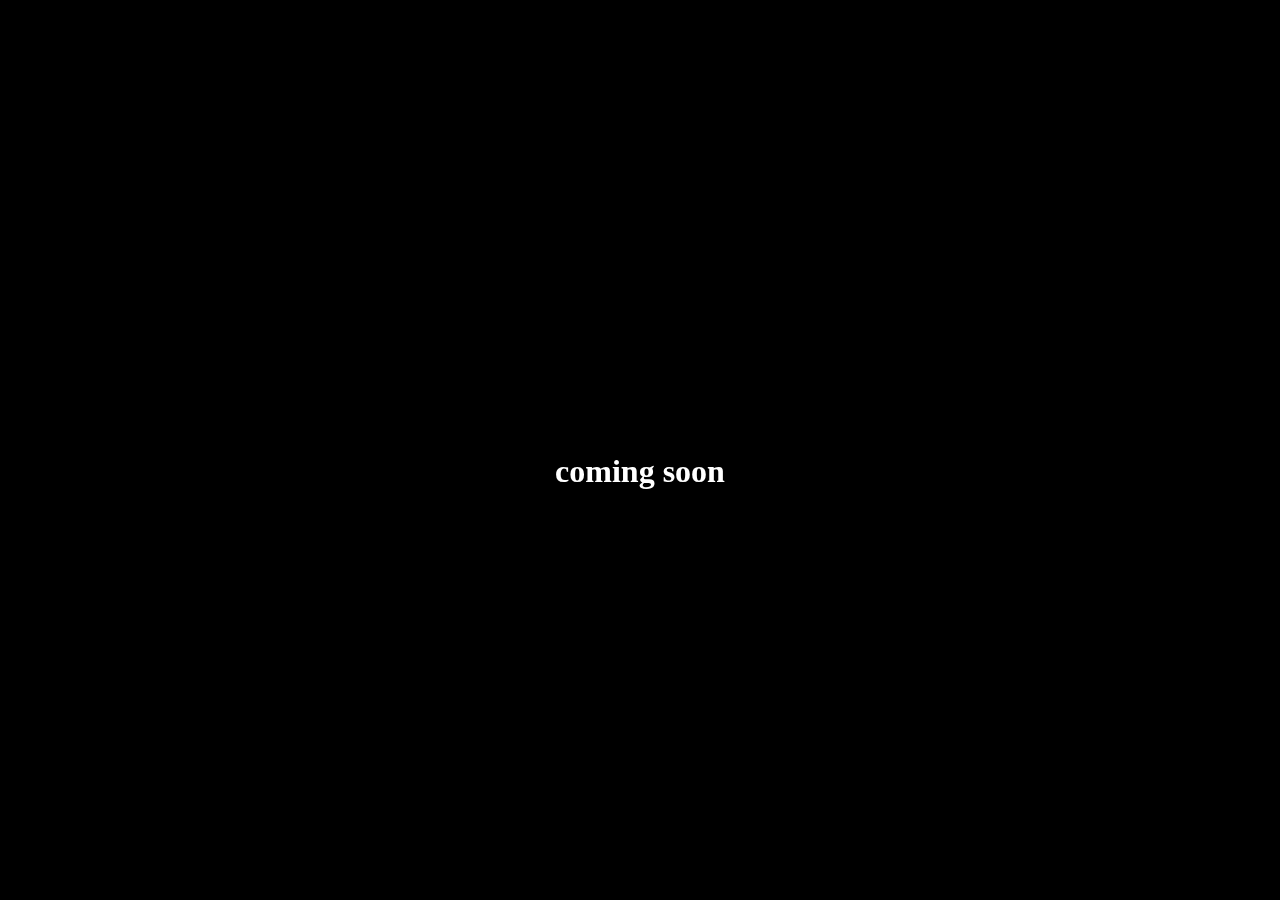
==== index.html @ a7fee099 "initial" ====
<!DOCTYPE html>
<html>
    <head>
        <!-- meta -->
        <title>Clothing | Kogi</title>
        <!-- stylesheets -->
            <!-- custom -->
            <link href="/css/main.css" rel="stylesheet"/>
    </head>
    <body>
        <h1>coming soon</h1>
    </body>
</html>
---- css/main.css ----
body {
    background-color: black;
}

h1 {
    color: white;
    position: fixed;
    top: 50%;
    left: 50%;
    transform: translate(-50%, -50%);
}
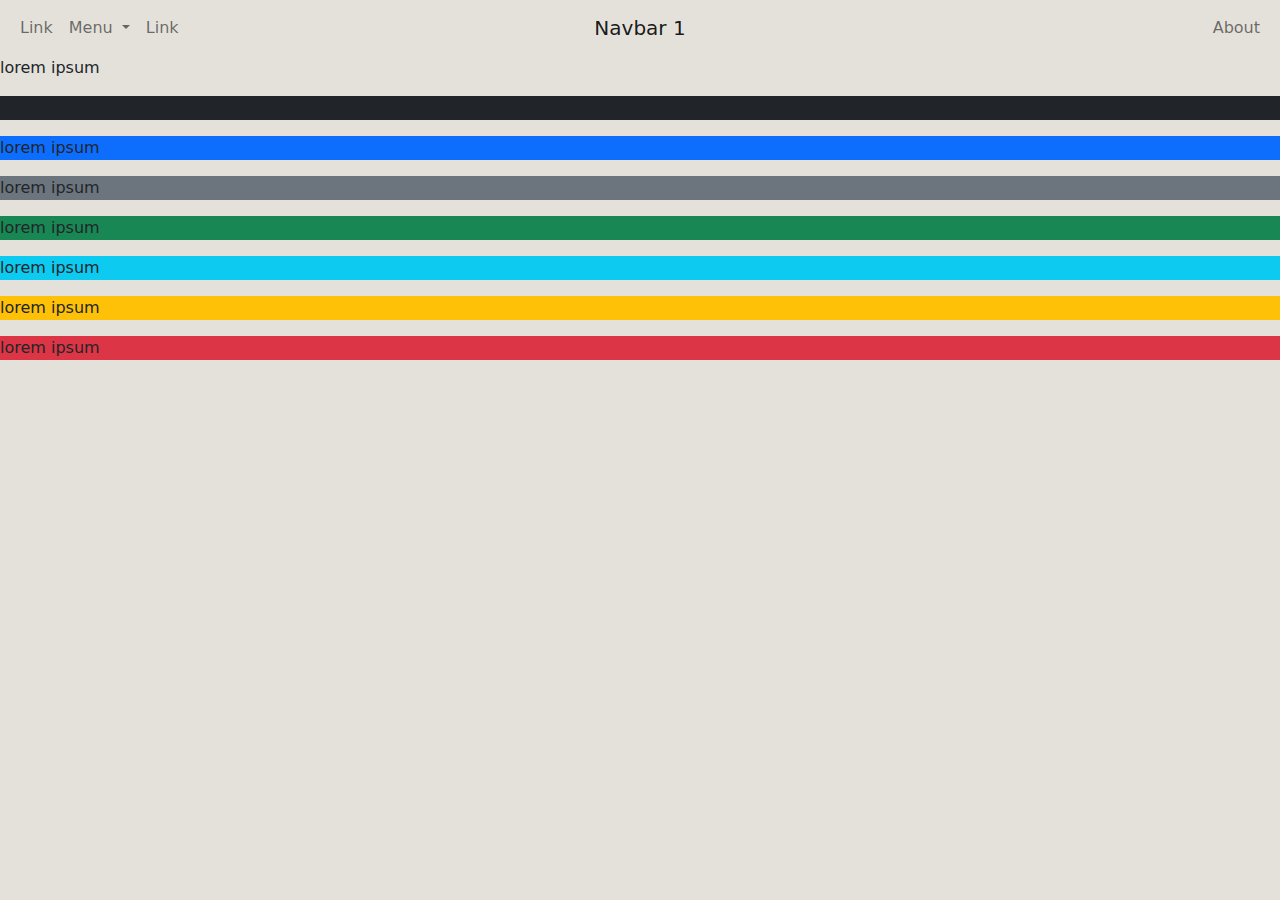
==== commit 73f41058: "added vendor, basic nav, start of css" ====
--- a/index.html
+++ b/index.html
@@ -2,12 +2,63 @@
 <html>
     <head>
         <!-- meta -->
-        <title>Clothing | Kogi</title>
+        <title>Home | Kogi</title>
         <!-- stylesheets -->
+            <!-- vendor -->
+            <link href="/vendor/bootstrap-5.1.3/css/bootstrap.min.css" rel="stylesheet"/>
             <!-- custom -->
             <link href="/css/main.css" rel="stylesheet"/>
+            <link href="/css/theme/earth.css" rel="stylesheet"/>
+        <!-- scripts -->
+            <!-- vendor -->
+            <script src="vendor/bootstrap-5.1.3/js/bootstrap.min.js"></script>
+            <!-- custom -->
+            <script src="js/app.js" type="module"></script>
     </head>
     <body>
-        <h1>coming soon</h1>
+        <nav class="navbar navbar-expand-md navbar-light bg-light">
+            <div class="container-fluid">
+                <a class="navbar-brand abs" href="#">Navbar 1</a>
+                <button class="navbar-toggler me-auto" type="button" data-bs-toggle="collapse" data-bs-target="#collapseNavbar">
+                    <span class="navbar-toggler-icon"></span>
+                </button>
+                <div class="navbar-collapse collapse" id="collapseNavbar">
+                    <ul class="navbar-nav">
+                        <li class="nav-item active">
+                            <a class="nav-link" href="#">Link</a>
+                        </li>
+                        <li class="nav-item dropdown">
+                            <a class="nav-link dropdown-toggle" href="#" id="navbarScrollingDropdown" role="button" data-bs-toggle="dropdown" aria-expanded="false"> Menu </a>
+                            <ul class="dropdown-menu dropdown-menu-right" aria-labelledby="navbarScrollingDropdown">
+                                <li><a class="dropdown-item" href="#">Item</a></li>
+                                <li><a class="dropdown-item" href="#">Item</a></li>
+                                <li>
+                                    <hr class="dropdown-divider">
+                                </li>
+                                <li><a class="dropdown-item" href="#">Item</a></li>
+                            </ul>
+                        </li>
+                        <li class="nav-item">
+                            <a class="nav-link" href="#myAlert" data-bs-toggle="collapse">Link</a>
+                        </li>
+                    </ul>
+                    <ul class="navbar-nav ms-auto">
+                        <li class="nav-item">
+                            <a class="nav-link" href="" data-bs-target="#myModal" data-bs-toggle="modal">About</a>
+                        </li>
+                    </ul>
+                </div>
+            </div>
+        </nav>
+        <main>
+            <p class="bg-light">lorem ipsum</p>
+            <p class="bg-dark">lorem ipsum</p>
+            <p class="bg-primary">lorem ipsum</p>
+            <p class="bg-secondary">lorem ipsum</p>
+            <p class="bg-success">lorem ipsum</p>
+            <p class="bg-info">lorem ipsum</p>
+            <p class="bg-warning">lorem ipsum</p>
+            <p class="bg-danger">lorem ipsum</p>
+        </main>
     </body>
 </html>--- a/css/main.css
+++ b/css/main.css
@@ -1,11 +1,7 @@
-body {
-    background-color: black;
-}
-
-h1 {
-    color: white;
-    position: fixed;
-    top: 50%;
+.navbar-brand.abs {
+    position: absolute;
+    width: auto;
     left: 50%;
-    transform: translate(-50%, -50%);
+    transform: translateX(-50%);
+    text-align: center;
 }--- a/css/theme/earth.css
+++ b/css/theme/earth.css
@@ -0,0 +1,7 @@
+@import url("/vendor/bootstrap-5.1.3/css/bootstrap.min.css");
+
+:root {
+    --bs-light: #e3e1da;
+    --bs-light-rgb: rgba(#{to-rgb(var(--bs-light))});
+    --bs-body-bg: var(--bs-light);
+}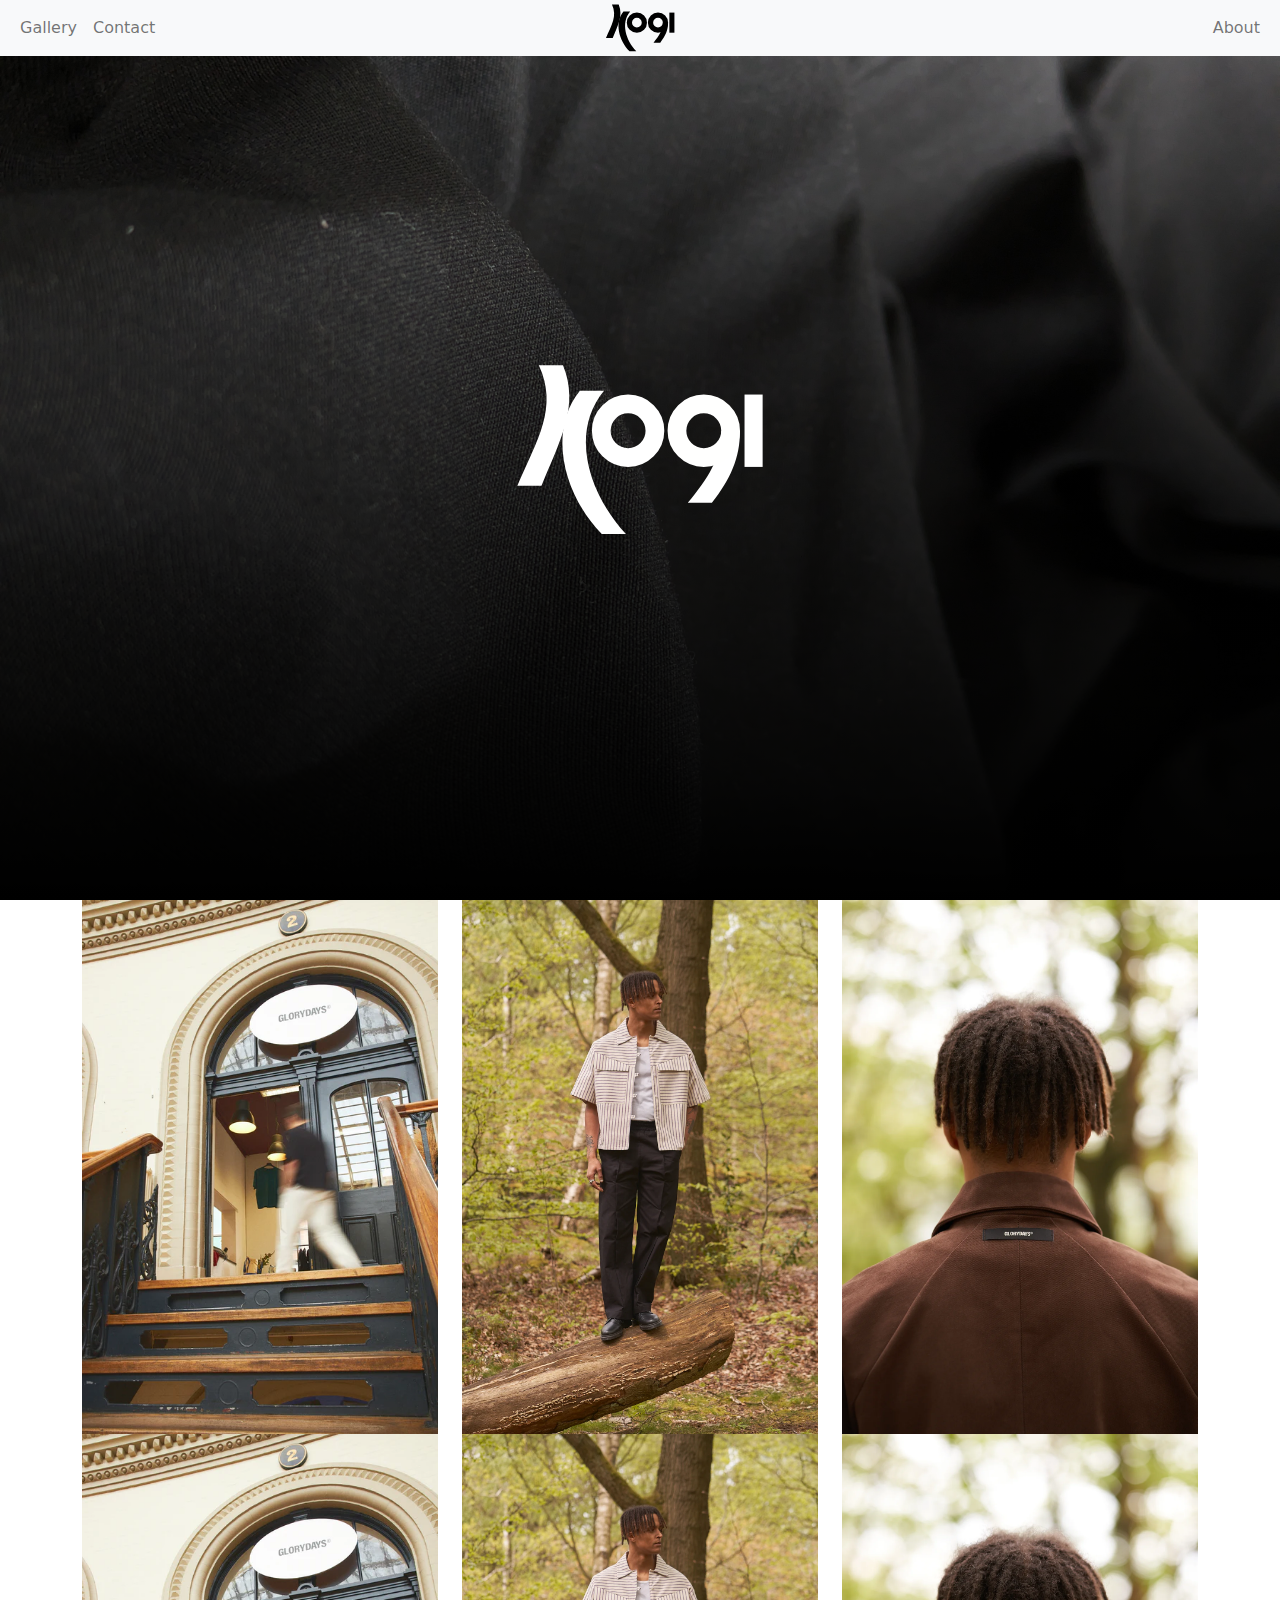
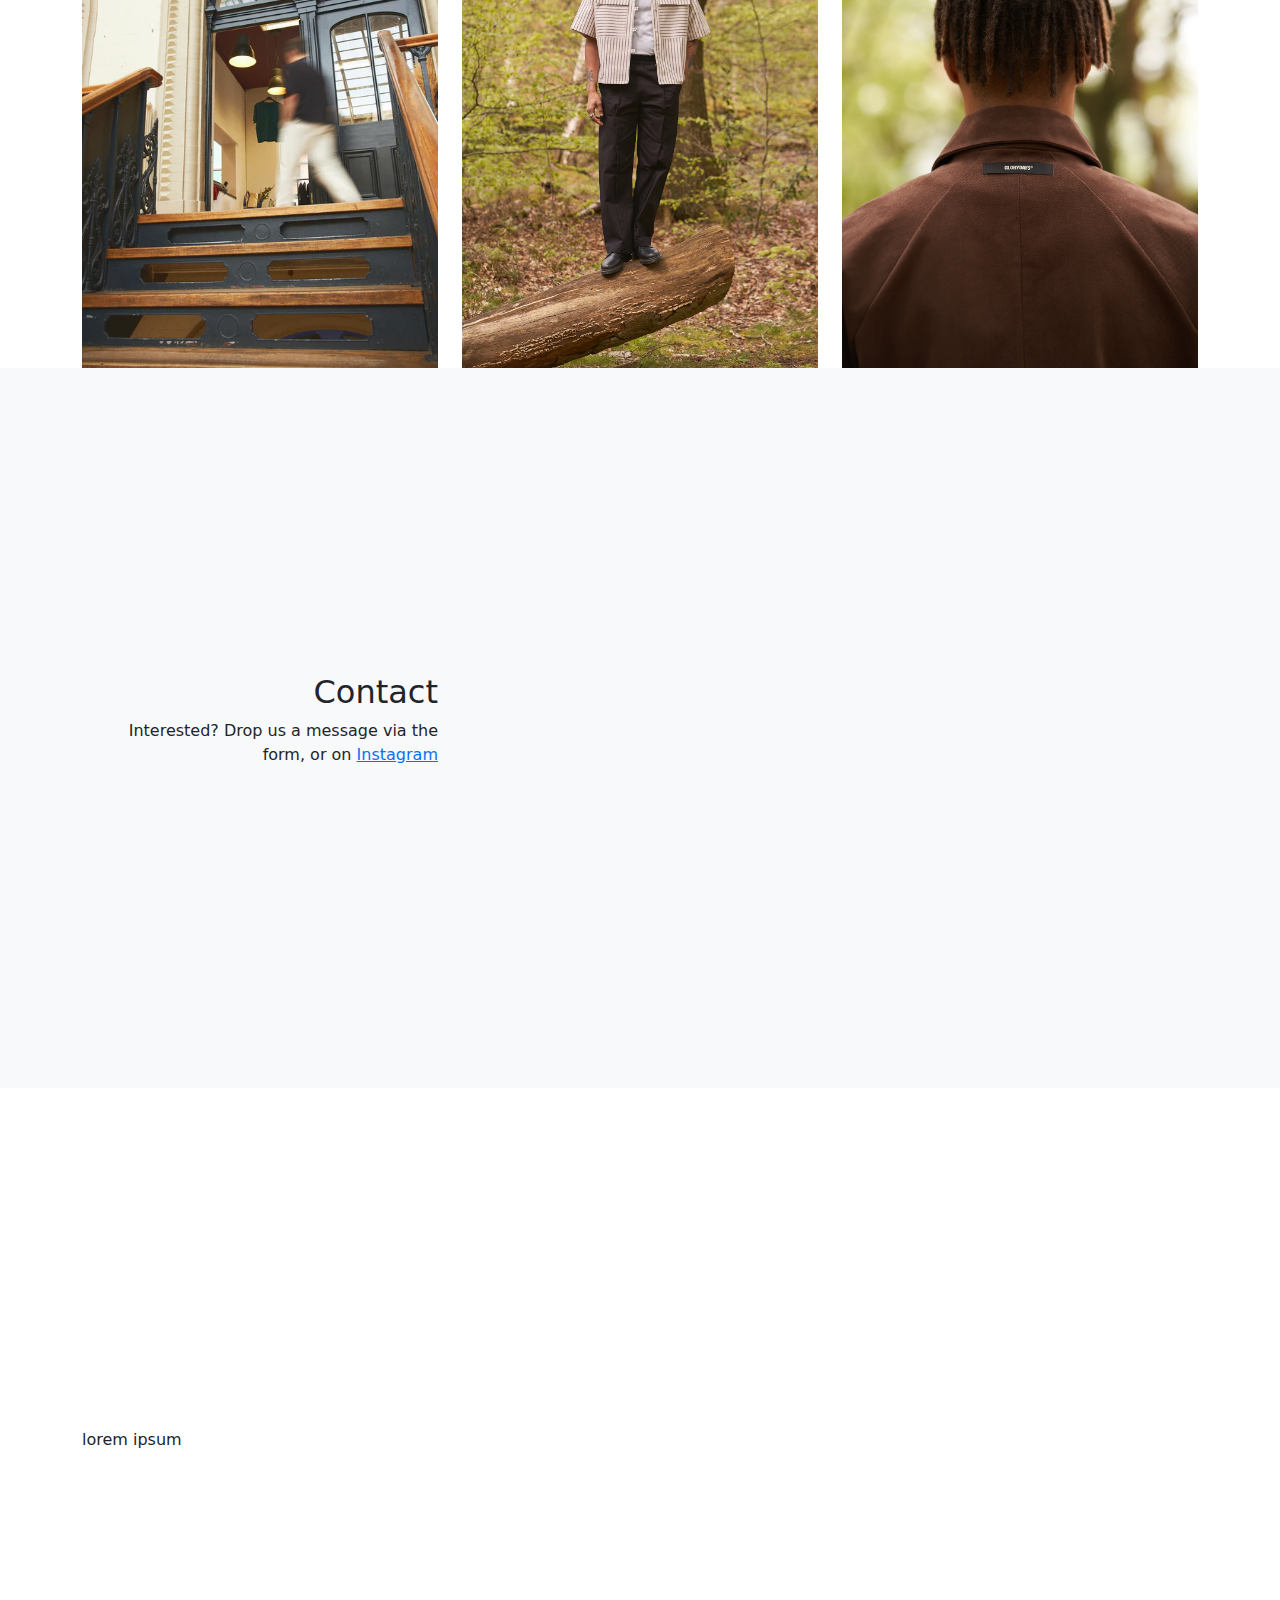
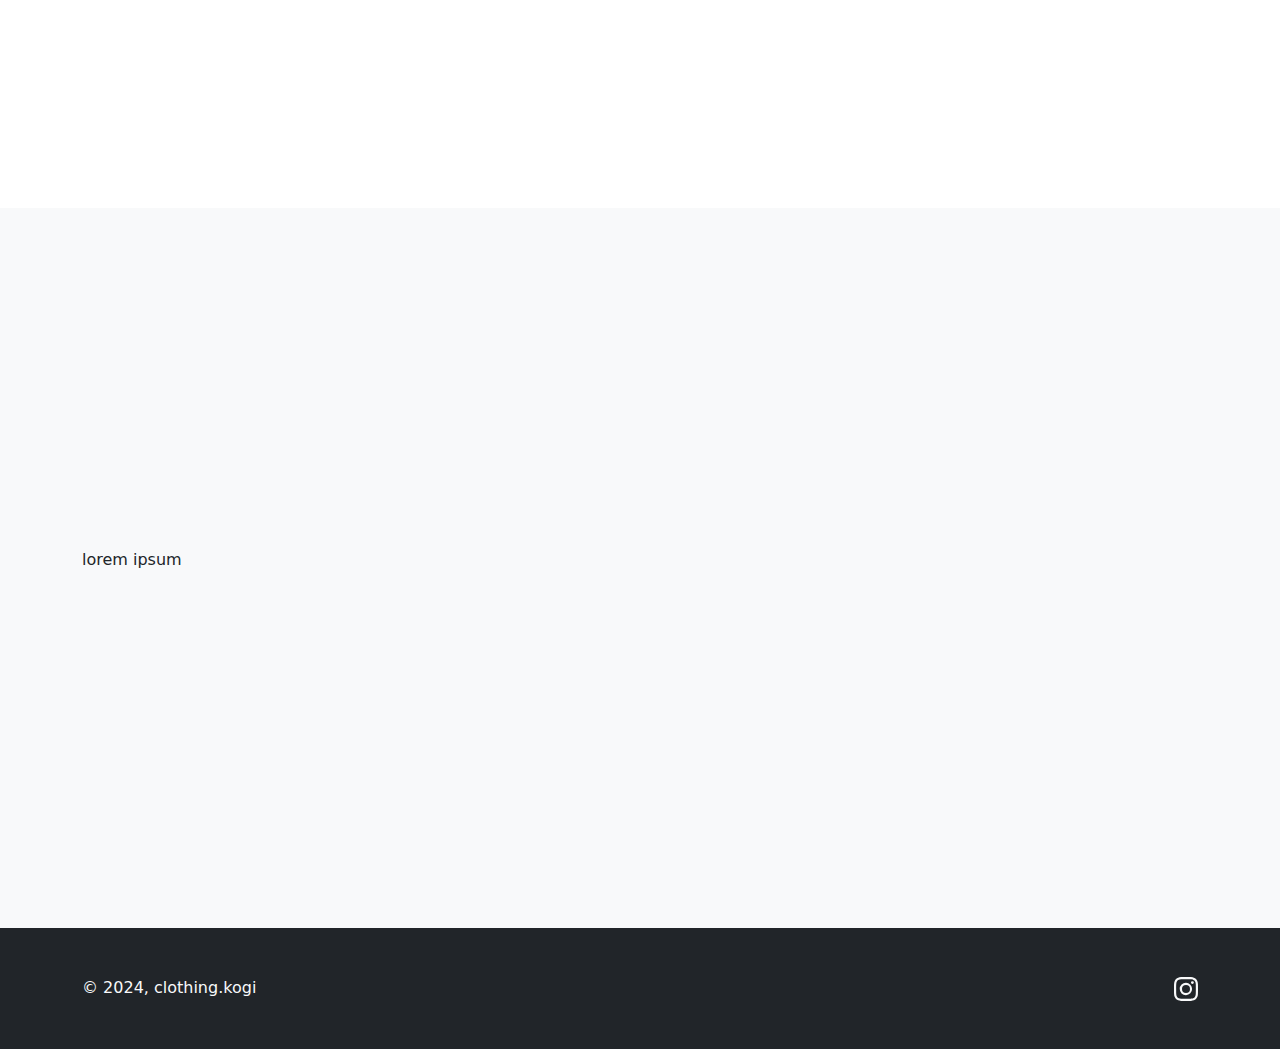
==== commit 13339d55: "." ====
--- a/index.html
+++ b/index.html
@@ -3,31 +3,53 @@
     <head>
         <!-- meta -->
         <title>Home | Kogi</title>
+        <meta name="viewport" content="width=device-width, initial-scale=1.0">
         <!-- stylesheets -->
             <!-- vendor -->
             <link href="/vendor/bootstrap-5.1.3/css/bootstrap.min.css" rel="stylesheet"/>
             <!-- custom -->
             <link href="/css/main.css" rel="stylesheet"/>
-            <link href="/css/theme/earth.css" rel="stylesheet"/>
+            <link href="/css/theme/minimal.css" rel="stylesheet"/>
         <!-- scripts -->
             <!-- vendor -->
             <script src="vendor/bootstrap-5.1.3/js/bootstrap.min.js"></script>
             <!-- custom -->
             <script src="js/app.js" type="module"></script>
+        <!-- icon -->
+        <link rel="icon" type="image/ico" href="/assets/favicon.ico">
     </head>
     <body>
-        <nav class="navbar navbar-expand-md navbar-light bg-light">
+        <aside>
+            <svg xmlns="http://www.w3.org/2000/svg" hidden>
+                <symbol id="bootstrap" viewBox="0 0 118 94">
+                    <title>Bootstrap</title>
+                    <path fill-rule="evenodd" clip-rule="evenodd" d="M24.509 0c-6.733 0-11.715 5.893-11.492 12.284.214 6.14-.064 14.092-2.066 20.577C8.943 39.365 5.547 43.485 0 44.014v5.972c5.547.529 8.943 4.649 10.951 11.153 2.002 6.485 2.28 14.437 2.066 20.577C12.794 88.106 17.776 94 24.51 94H93.5c6.733 0 11.714-5.893 11.491-12.284-.214-6.14.064-14.092 2.066-20.577 2.009-6.504 5.396-10.624 10.943-11.153v-5.972c-5.547-.529-8.934-4.649-10.943-11.153-2.002-6.484-2.28-14.437-2.066-20.577C105.214 5.894 100.233 0 93.5 0H24.508zM80 57.863C80 66.663 73.436 72 62.543 72H44a2 2 0 01-2-2V24a2 2 0 012-2h18.437c9.083 0 15.044 4.92 15.044 12.474 0 5.302-4.01 10.049-9.119 10.88v.277C75.317 46.394 80 51.21 80 57.863zM60.521 28.34H49.948v14.934h8.905c6.884 0 10.68-2.772 10.68-7.727 0-4.643-3.264-7.207-9.012-7.207zM49.948 49.2v16.458H60.91c7.167 0 10.964-2.876 10.964-8.281 0-5.406-3.903-8.178-11.425-8.178H49.948z"></path>
+                </symbol>
+                <symbol id="facebook" viewBox="0 0 16 16">
+                    <path d="M16 8.049c0-4.446-3.582-8.05-8-8.05C3.58 0-.002 3.603-.002 8.05c0 4.017 2.926 7.347 6.75 7.951v-5.625h-2.03V8.05H6.75V6.275c0-2.017 1.195-3.131 3.022-3.131.876 0 1.791.157 1.791.157v1.98h-1.009c-.993 0-1.303.621-1.303 1.258v1.51h2.218l-.354 2.326H9.25V16c3.824-.604 6.75-3.934 6.75-7.951z"></path>
+                </symbol>
+                <symbol id="instagram" viewBox="0 0 16 16">
+                    <path d="M8 0C5.829 0 5.556.01 4.703.048 3.85.088 3.269.222 2.76.42a3.9 3.9 0 0 0-1.417.923A3.9 3.9 0 0 0 .42 2.76C.222 3.268.087 3.85.048 4.7.01 5.555 0 5.827 0 8.001c0 2.172.01 2.444.048 3.297.04.852.174 1.433.372 1.942.205.526.478.972.923 1.417.444.445.89.719 1.416.923.51.198 1.09.333 1.942.372C5.555 15.99 5.827 16 8 16s2.444-.01 3.298-.048c.851-.04 1.434-.174 1.943-.372a3.9 3.9 0 0 0 1.416-.923c.445-.445.718-.891.923-1.417.197-.509.332-1.09.372-1.942C15.99 10.445 16 10.173 16 8s-.01-2.445-.048-3.299c-.04-.851-.175-1.433-.372-1.941a3.9 3.9 0 0 0-.923-1.417A3.9 3.9 0 0 0 13.24.42c-.51-.198-1.092-.333-1.943-.372C10.443.01 10.172 0 7.998 0zm-.717 1.442h.718c2.136 0 2.389.007 3.232.046.78.035 1.204.166 1.486.275.373.145.64.319.92.599s.453.546.598.92c.11.281.24.705.275 1.485.039.843.047 1.096.047 3.231s-.008 2.389-.047 3.232c-.035.78-.166 1.203-.275 1.485a2.5 2.5 0 0 1-.599.919c-.28.28-.546.453-.92.598-.28.11-.704.24-1.485.276-.843.038-1.096.047-3.232.047s-2.39-.009-3.233-.047c-.78-.036-1.203-.166-1.485-.276a2.5 2.5 0 0 1-.92-.598 2.5 2.5 0 0 1-.6-.92c-.109-.281-.24-.705-.275-1.485-.038-.843-.046-1.096-.046-3.233s.008-2.388.046-3.231c.036-.78.166-1.204.276-1.486.145-.373.319-.64.599-.92s.546-.453.92-.598c.282-.11.705-.24 1.485-.276.738-.034 1.024-.044 2.515-.045zm4.988 1.328a.96.96 0 1 0 0 1.92.96.96 0 0 0 0-1.92m-4.27 1.122a4.109 4.109 0 1 0 0 8.217 4.109 4.109 0 0 0 0-8.217m0 1.441a2.667 2.667 0 1 1 0 5.334 2.667 2.667 0 0 1 0-5.334"/>
+                </symbol>
+                <symbol id="twitter" viewBox="0 0 16 16">
+                    <path d="M5.026 15c6.038 0 9.341-5.003 9.341-9.334 0-.14 0-.282-.006-.422A6.685 6.685 0 0 0 16 3.542a6.658 6.658 0 0 1-1.889.518 3.301 3.301 0 0 0 1.447-1.817 6.533 6.533 0 0 1-2.087.793A3.286 3.286 0 0 0 7.875 6.03a9.325 9.325 0 0 1-6.767-3.429 3.289 3.289 0 0 0 1.018 4.382A3.323 3.323 0 0 1 .64 6.575v.045a3.288 3.288 0 0 0 2.632 3.218 3.203 3.203 0 0 1-.865.115 3.23 3.23 0 0 1-.614-.057 3.283 3.283 0 0 0 3.067 2.277A6.588 6.588 0 0 1 .78 13.58a6.32 6.32 0 0 1-.78-.045A9.344 9.344 0 0 0 5.026 15z"></path>
+                </symbol>
+            </svg>
+        </aside>
+        <nav class="navbar navbar-expand-md navbar-light bg-light fixed-top">
             <div class="container-fluid">
-                <a class="navbar-brand abs" href="#">Navbar 1</a>
+                <a class="navbar-brand abs" href="#">
+                    <img src="/assets/logo.svg" style="height:50px;"/>
+                </a>
                 <button class="navbar-toggler me-auto" type="button" data-bs-toggle="collapse" data-bs-target="#collapseNavbar">
                     <span class="navbar-toggler-icon"></span>
                 </button>
                 <div class="navbar-collapse collapse" id="collapseNavbar">
                     <ul class="navbar-nav">
                         <li class="nav-item active">
-                            <a class="nav-link" href="#">Link</a>
+                            <a class="nav-link" href="#gallery">Gallery</a>
                         </li>
-                        <li class="nav-item dropdown">
+                        <!-- <li class="nav-item dropdown">
                             <a class="nav-link dropdown-toggle" href="#" id="navbarScrollingDropdown" role="button" data-bs-toggle="dropdown" aria-expanded="false"> Menu </a>
                             <ul class="dropdown-menu dropdown-menu-right" aria-labelledby="navbarScrollingDropdown">
                                 <li><a class="dropdown-item" href="#">Item</a></li>
@@ -37,28 +59,108 @@
                                 </li>
                                 <li><a class="dropdown-item" href="#">Item</a></li>
                             </ul>
-                        </li>
+                        </li> -->
                         <li class="nav-item">
-                            <a class="nav-link" href="#myAlert" data-bs-toggle="collapse">Link</a>
+                            <a class="nav-link" href="#contact">Contact</a>
                         </li>
                     </ul>
                     <ul class="navbar-nav ms-auto">
                         <li class="nav-item">
-                            <a class="nav-link" href="" data-bs-target="#myModal" data-bs-toggle="modal">About</a>
+                            <a class="nav-link" href="#about">About</a>
                         </li>
                     </ul>
                 </div>
             </div>
         </nav>
         <main>
-            <p class="bg-light">lorem ipsum</p>
-            <p class="bg-dark">lorem ipsum</p>
-            <p class="bg-primary">lorem ipsum</p>
-            <p class="bg-secondary">lorem ipsum</p>
-            <p class="bg-success">lorem ipsum</p>
-            <p class="bg-info">lorem ipsum</p>
-            <p class="bg-warning">lorem ipsum</p>
-            <p class="bg-danger">lorem ipsum</p>
+            <!-- hero section -->
+            <section class="h-100-vh bg-hero bg-fabric d-flex align-items-center">
+                <div class="container-fluid d-flex justify-content-center">
+                    <img src="/assets/logo-white.svg" class="h-20-vh"/>
+                </div>
+            </section>
+            <!-- gallery -->
+            <section class="min-h-80-vh d-flex align-items-center" id="gallery">
+                <div class="container">
+                    <div class="row" id="galleryItemsContainer">
+                        <div class="col-md-6 col-lg-4">
+                            <img src="/assets/gallery/FULL_17.webp" class="w-100-percent"/>
+                        </div>
+                        <div class="col-md-6 col-lg-4">
+                            <img src="/assets/gallery/IG_LJ_6_1200x.webp" class="w-100-percent"/>
+                        </div>
+                        <div class="col-md-6 col-lg-4">
+                            <img src="/assets/gallery/IG_LJ_71_1200x.webp" class="w-100-percent"/>
+                        </div>
+                        <div class="col-md-6 col-lg-4">
+                            <img src="/assets/gallery/FULL_17.webp" class="w-100-percent"/>
+                        </div>
+                        <div class="col-md-6 col-lg-4">
+                            <img src="/assets/gallery/IG_LJ_6_1200x.webp" class="w-100-percent"/>
+                        </div>
+                        <div class="col-md-6 col-lg-4">
+                            <img src="/assets/gallery/IG_LJ_71_1200x.webp" class="w-100-percent"/>
+                        </div>
+                    </div>
+                    <div class="row text-center" id="galleryViewMore" hidden>
+                        <p class="m-0">View more <span>
+                            <svg xmlns="http://www.w3.org/2000/svg" width="16" height="16" fill="currentColor" class="bi bi-chevron-down" viewBox="0 0 16 16">
+                                <path fill-rule="evenodd" d="M1.646 4.646a.5.5 0 0 1 .708 0L8 10.293l5.646-5.647a.5.5 0 0 1 .708.708l-6 6a.5.5 0 0 1-.708 0l-6-6a.5.5 0 0 1 0-.708"/>
+                            </svg>
+                        </span></p>
+                    </div>
+                </div>
+            </section>
+            <!-- contact -->
+            <section class="min-h-80-vh d-flex align-items-center" id="contact">
+                <div class="container">
+                    <div class="row">
+                        <div class="col-md-4 text-md-end mb-2 mb-md-0">
+                            <h2>Contact</h2>
+                            <p>Interested? Drop us a message via the form, or on <a href="https://www.instagram.com/clothing.kogi">Instagram</a></p>
+                        </div>
+                        <div class="col-md-6 offset-md-1">
+                            <iframe data-tally-src="https://tally.so/embed/wzzrQM?alignLeft=1&hideTitle=1&transparentBackground=1&dynamicHeight=1" loading="lazy" width="100%" height="1" frameborder="0" marginheight="0" marginwidth="0" title="Contact form"></iframe><script>var d=document,w="https://tally.so/widgets/embed.js",v=function(){"undefined"!=typeof Tally?Tally.loadEmbeds():d.querySelectorAll("iframe[data-tally-src]:not([src])").forEach((function(e){e.src=e.dataset.tallySrc}))};if("undefined"!=typeof Tally)v();else if(d.querySelector('script[src="'+w+'"]')==null){var s=d.createElement("script");s.src=w,s.onload=v,s.onerror=v,d.body.appendChild(s);}</script>
+                        </div>
+                    </div>
+                </div>
+            </section>
+            <!-- testimonial -->
+            <section class="min-h-80-vh d-flex align-items-center" id="testimonial">
+                <div class="container">
+                    <div class="row">
+                        <p>lorem ipsum</p>
+                    </div>
+                </div>
+            </section>
+            <!-- about -->
+            <section class="min-h-80-vh d-flex align-items-center" id="about">
+                <div class="container">
+                    <div class="row">
+                        <p>lorem ipsum</p>
+                    </div>
+                </div>
+            </section>
         </main>
+        <footer class="bg-dark text-light py-5">
+            <div class="container">
+                <div class="row d-flex justify-content-between">
+                    <div class="col-md-4 mb-md-0 mb-2">
+                        <span>© 2024, clothing.kogi</span>
+                    </div>
+                    <div class="col-md-4">
+                        <ul class="nav list-unstyled d-flex justify-content-md-end justify-content-start">
+                            <li>
+                                <a class="text-light" href="https://www.instagram.com/clothing.kogi">
+                                    <svg xmlns="http://www.w3.org/2000/svg" width="24" height="24" fill="currentColor" class="bi bi-instagram" viewBox="0 0 16 16">
+                                        <path d="M8 0C5.829 0 5.556.01 4.703.048 3.85.088 3.269.222 2.76.42a3.9 3.9 0 0 0-1.417.923A3.9 3.9 0 0 0 .42 2.76C.222 3.268.087 3.85.048 4.7.01 5.555 0 5.827 0 8.001c0 2.172.01 2.444.048 3.297.04.852.174 1.433.372 1.942.205.526.478.972.923 1.417.444.445.89.719 1.416.923.51.198 1.09.333 1.942.372C5.555 15.99 5.827 16 8 16s2.444-.01 3.298-.048c.851-.04 1.434-.174 1.943-.372a3.9 3.9 0 0 0 1.416-.923c.445-.445.718-.891.923-1.417.197-.509.332-1.09.372-1.942C15.99 10.445 16 10.173 16 8s-.01-2.445-.048-3.299c-.04-.851-.175-1.433-.372-1.941a3.9 3.9 0 0 0-.923-1.417A3.9 3.9 0 0 0 13.24.42c-.51-.198-1.092-.333-1.943-.372C10.443.01 10.172 0 7.998 0zm-.717 1.442h.718c2.136 0 2.389.007 3.232.046.78.035 1.204.166 1.486.275.373.145.64.319.92.599s.453.546.598.92c.11.281.24.705.275 1.485.039.843.047 1.096.047 3.231s-.008 2.389-.047 3.232c-.035.78-.166 1.203-.275 1.485a2.5 2.5 0 0 1-.599.919c-.28.28-.546.453-.92.598-.28.11-.704.24-1.485.276-.843.038-1.096.047-3.232.047s-2.39-.009-3.233-.047c-.78-.036-1.203-.166-1.485-.276a2.5 2.5 0 0 1-.92-.598 2.5 2.5 0 0 1-.6-.92c-.109-.281-.24-.705-.275-1.485-.038-.843-.046-1.096-.046-3.233s.008-2.388.046-3.231c.036-.78.166-1.204.276-1.486.145-.373.319-.64.599-.92s.546-.453.92-.598c.282-.11.705-.24 1.485-.276.738-.034 1.024-.044 2.515-.045zm4.988 1.328a.96.96 0 1 0 0 1.92.96.96 0 0 0 0-1.92m-4.27 1.122a4.109 4.109 0 1 0 0 8.217 4.109 4.109 0 0 0 0-8.217m0 1.441a2.667 2.667 0 1 1 0 5.334 2.667 2.667 0 0 1 0-5.334"/>
+                                    </svg>
+                                </a>
+                            </li>
+                        </ul>
+                    </div>
+                </div>
+            </div>
+        </footer>
     </body>
 </html>--- a/css/main.css
+++ b/css/main.css
@@ -1,7 +1,30 @@
+@import url("/css/frame.css");
+
 .navbar-brand.abs {
     position: absolute;
     width: auto;
     left: 50%;
     transform: translateX(-50%);
     text-align: center;
+}
+
+.bg-fabric {
+    background-image: linear-gradient(#00000000,#000000), url("/assets/fabric-black-landscape.jpg");
+}
+
+.navbar {
+    opacity: 0;
+    transition: opacity 0.5s;
+}
+
+.navbar:hover {
+    opacity: 1;
+}
+
+section:nth-child(odd) {
+    background-color: var(--bs-light);
+}
+
+#galleryViewMore {
+    cursor: pointer;
 }--- a/css/theme/minimal.css
+++ b/css/theme/minimal.css
@@ -0,0 +1,3 @@
+:root {
+    --bs-body-bg: var(--bs-white);
+}